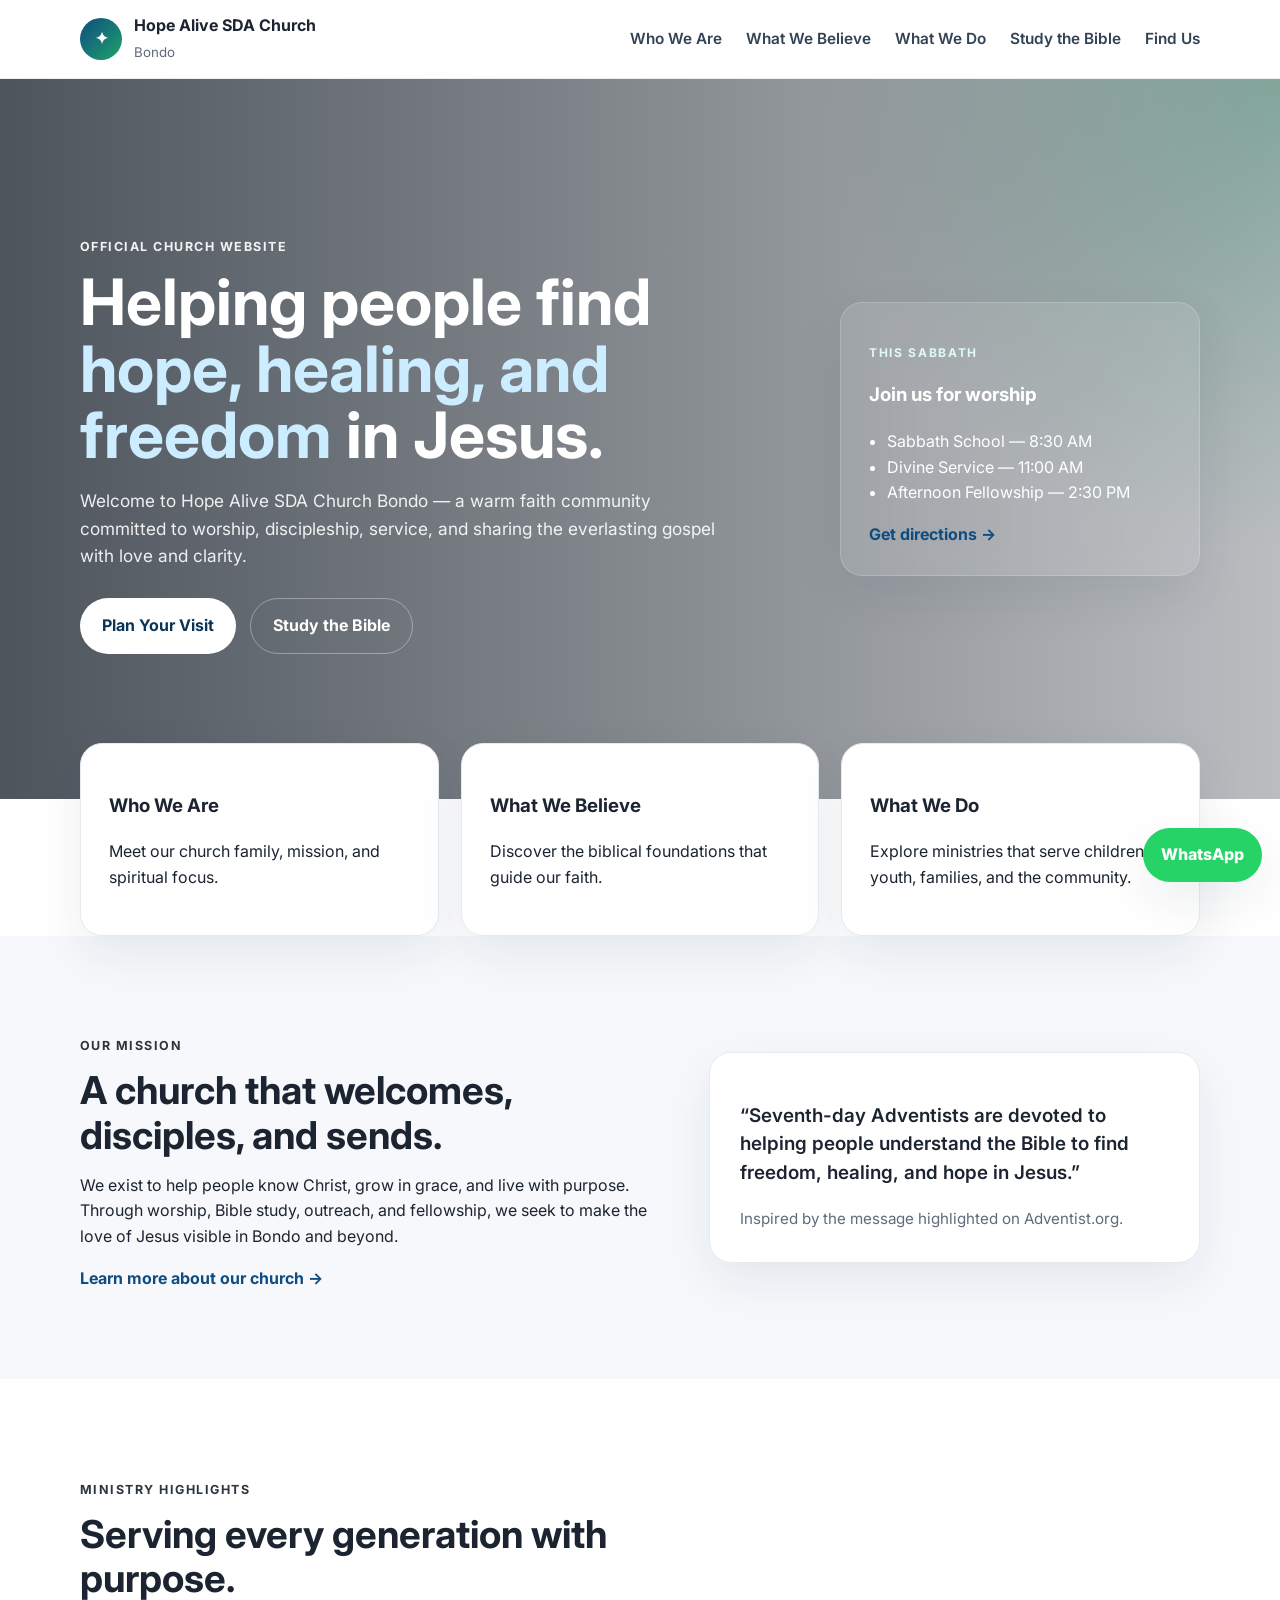
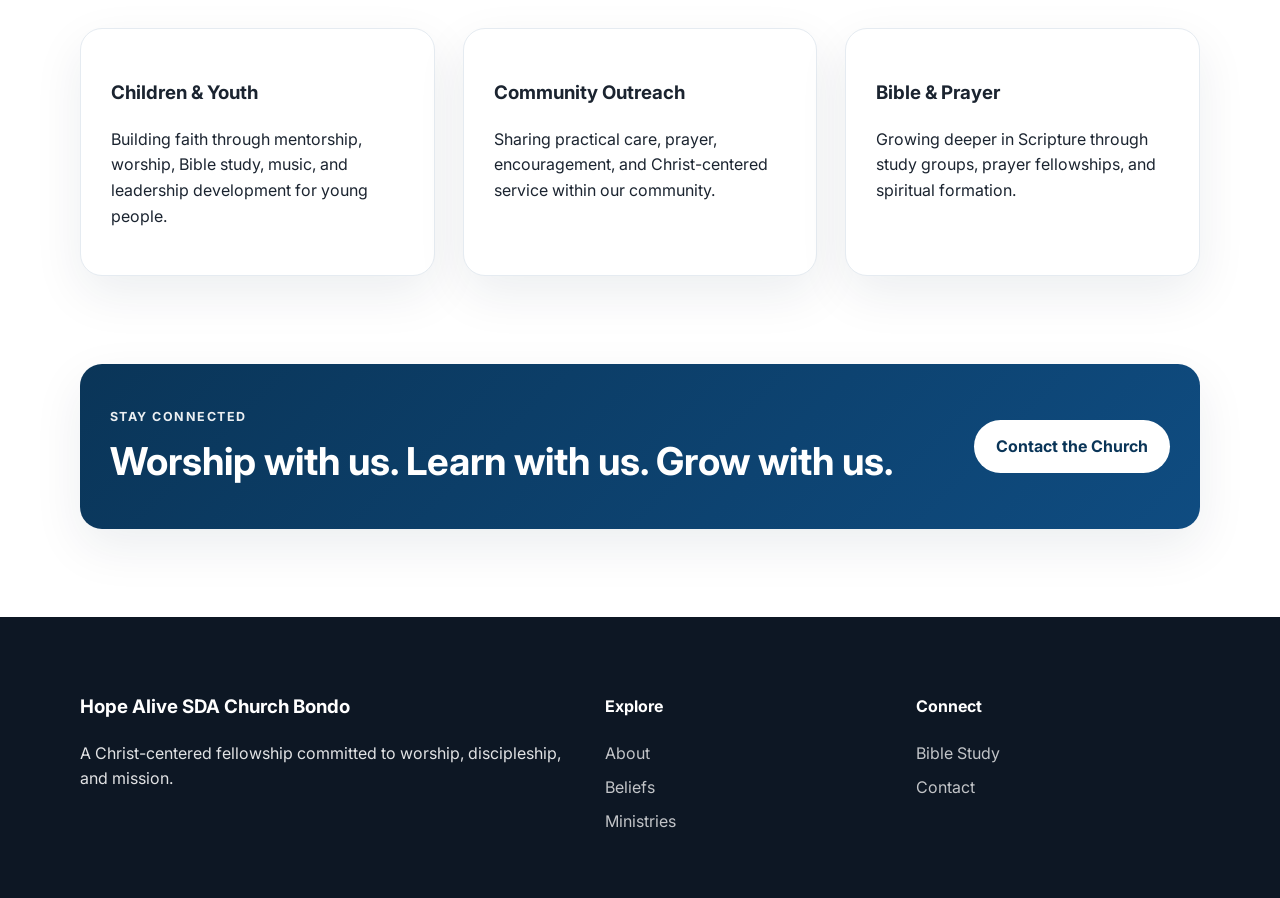
==== index.html @ 6b4771d4 "Add files via upload" ====
<!DOCTYPE html>
<html lang="en">
<head>
  <meta charset="UTF-8" />
  <meta name="viewport" content="width=device-width, initial-scale=1.0" />
  <title>Hope Alive SDA Church Bondo</title>
  <meta name="description" content="Hope Alive SDA Church Bondo - a Christ-centered church community for worship, service, Bible study, and hope." />
  <link rel="preconnect" href="https://fonts.googleapis.com">
  <link rel="preconnect" href="https://fonts.gstatic.com" crossorigin>
  <link href="https://fonts.googleapis.com/css2?family=Inter:wght@400;500;600;700;800&display=swap" rel="stylesheet">
  <link rel="stylesheet" href="assets/css/styles.css" />
</head>
<body>
  <header class="site-header">
    <div class="topbar container">
      <a class="brand" href="index.html">
        <span class="brand-mark">✦</span>
        <div>
          <strong>Hope Alive SDA Church</strong>
          <small>Bondo</small>
        </div>
      </a>
      <nav class="main-nav" id="mainNav">
        <a href="about.html">Who We Are</a>
        <a href="beliefs.html">What We Believe</a>
        <a href="ministries.html">What We Do</a>
        <a href="sermons.html">Study the Bible</a>
        <a href="contact.html">Find Us</a>
      </nav>
      <button class="menu-btn" id="menuBtn" aria-label="Open menu">☰</button>
    </div>
  </header>

  <section class="hero">
    <div class="hero-overlay"></div>
    <div class="container hero-grid">
      <div class="hero-copy reveal">
        <p class="eyebrow">Official church website</p>
        <h1>Helping people find <span>hope, healing, and freedom</span> in Jesus.</h1>
        <p class="hero-text">Welcome to Hope Alive SDA Church Bondo — a warm faith community committed to worship, discipleship, service, and sharing the everlasting gospel with love and clarity.</p>
        <div class="hero-actions">
          <a href="contact.html" class="btn btn-primary">Plan Your Visit</a>
          <a href="sermons.html" class="btn btn-secondary">Study the Bible</a>
        </div>
      </div>
      <div class="hero-card reveal delay-1">
        <div class="service-card">
          <p class="service-kicker">This Sabbath</p>
          <h3>Join us for worship</h3>
          <ul>
            <li>Sabbath School — 8:30 AM</li>
            <li>Divine Service — 11:00 AM</li>
            <li>Afternoon Fellowship — 2:30 PM</li>
          </ul>
          <a href="contact.html" class="text-link">Get directions →</a>
        </div>
      </div>
    </div>
  </section>

  <section class="quick-links container reveal">
    <a class="feature-box" href="about.html">
      <h3>Who We Are</h3>
      <p>Meet our church family, mission, and spiritual focus.</p>
    </a>
    <a class="feature-box" href="beliefs.html">
      <h3>What We Believe</h3>
      <p>Discover the biblical foundations that guide our faith.</p>
    </a>
    <a class="feature-box" href="ministries.html">
      <h3>What We Do</h3>
      <p>Explore ministries that serve children, youth, families, and the community.</p>
    </a>
  </section>

  <section class="section light-bg">
    <div class="container split-grid">
      <div class="reveal">
        <p class="eyebrow">Our mission</p>
        <h2>A church that welcomes, disciples, and sends.</h2>
        <p>We exist to help people know Christ, grow in grace, and live with purpose. Through worship, Bible study, outreach, and fellowship, we seek to make the love of Jesus visible in Bondo and beyond.</p>
        <a href="about.html" class="text-link">Learn more about our church →</a>
      </div>
      <div class="quote-card reveal delay-1">
        <p>“Seventh-day Adventists are devoted to helping people understand the Bible to find freedom, healing, and hope in Jesus.”</p>
        <span>Inspired by the message highlighted on Adventist.org.</span>
      </div>
    </div>
  </section>

  <section class="section">
    <div class="container">
      <div class="section-head reveal">
        <p class="eyebrow">Ministry highlights</p>
        <h2>Serving every generation with purpose.</h2>
      </div>
      <div class="card-grid three">
        <article class="info-card reveal">
          <h3>Children & Youth</h3>
          <p>Building faith through mentorship, worship, Bible study, music, and leadership development for young people.</p>
        </article>
        <article class="info-card reveal delay-1">
          <h3>Community Outreach</h3>
          <p>Sharing practical care, prayer, encouragement, and Christ-centered service within our community.</p>
        </article>
        <article class="info-card reveal delay-2">
          <h3>Bible & Prayer</h3>
          <p>Growing deeper in Scripture through study groups, prayer fellowships, and spiritual formation.</p>
        </article>
      </div>
    </div>
  </section>

  <section class="section banner-section">
    <div class="container banner reveal">
      <div>
        <p class="eyebrow">Stay connected</p>
        <h2>Worship with us. Learn with us. Grow with us.</h2>
      </div>
      <a href="contact.html" class="btn btn-primary">Contact the Church</a>
    </div>
  </section>

  <footer class="site-footer">
    <div class="container footer-grid">
      <div>
        <h3>Hope Alive SDA Church Bondo</h3>
        <p>A Christ-centered fellowship committed to worship, discipleship, and mission.</p>
      </div>
      <div>
        <h4>Explore</h4>
        <a href="about.html">About</a>
        <a href="beliefs.html">Beliefs</a>
        <a href="ministries.html">Ministries</a>
      </div>
      <div>
        <h4>Connect</h4>
        <a href="sermons.html">Bible Study</a>
        <a href="contact.html">Contact</a>
      </div>
    </div>
  </footer>

  <a class="whatsapp-float" href="https://wa.me/254700000000" target="_blank" rel="noopener">WhatsApp</a>
  <script src="assets/js/main.js"></script>
</body>
</html>
---- assets/css/styles.css ----
:root {
  --bg: #ffffff;
  --text: #1b2430;
  --muted: #5f6b7a;
  --line: #e5ebf1;
  --soft: #f6f8fb;
  --brand: #0f4c81;
  --brand-dark: #0a3558;
  --accent: #1fa36b;
  --shadow: 0 18px 50px rgba(17, 36, 59, 0.08);
  --radius: 22px;
}
* { box-sizing: border-box; }
html { scroll-behavior: smooth; }
body {
  margin: 0;
  font-family: 'Inter', sans-serif;
  color: var(--text);
  background: var(--bg);
  line-height: 1.6;
}
a { text-decoration: none; color: inherit; }
.container { width: min(1120px, calc(100% - 32px)); margin: 0 auto; }
.site-header {
  position: sticky; top: 0; z-index: 40;
  background: rgba(255,255,255,.92);
  backdrop-filter: blur(14px);
  border-bottom: 1px solid rgba(229,235,241,.8);
}
.topbar { display: flex; align-items: center; justify-content: space-between; min-height: 78px; gap: 24px; }
.brand { display: flex; align-items: center; gap: 12px; }
.brand strong { display: block; font-size: 1rem; }
.brand small { color: var(--muted); }
.brand-mark {
  width: 42px; height: 42px; border-radius: 50%;
  display: grid; place-items: center;
  background: linear-gradient(135deg, var(--brand), var(--accent));
  color: #fff; font-weight: 800;
}
.main-nav { display: flex; gap: 24px; align-items: center; }
.main-nav a { color: #324255; font-weight: 600; font-size: .96rem; }
.main-nav a.active, .main-nav a:hover { color: var(--brand); }
.menu-btn {
  display: none; border: 1px solid var(--line); background: #fff; border-radius: 12px;
  width: 46px; height: 46px; font-size: 1.1rem; cursor: pointer;
}
.hero {
  position: relative;
  min-height: 80vh;
  display: flex;
  align-items: center;
  background:
    linear-gradient(90deg, rgba(9,19,30,.72), rgba(9,19,30,.28)),
    radial-gradient(circle at top right, rgba(31,163,107,.35), transparent 32%),
    url('https://images.unsplash.com/photo-1519491050282-cf00c82424b4?auto=format&fit=crop&w=1600&q=80') center/cover;
  color: #fff;
}
.hero-grid, .split-grid, .footer-grid, .card-grid { display: grid; gap: 28px; }
.hero-grid { grid-template-columns: 1.35fr .8fr; align-items: center; padding: 90px 0; }
.eyebrow { text-transform: uppercase; letter-spacing: .12em; font-weight: 700; font-size: .78rem; opacity: .92; }
.hero h1, .page-hero h1 { font-size: clamp(2.4rem, 5vw, 4.5rem); line-height: 1.04; margin: 12px 0 18px; }
.hero h1 span { color: #ccecff; }
.hero-text { font-size: 1.08rem; max-width: 640px; color: rgba(255,255,255,.9); }
.hero-actions { display: flex; gap: 14px; flex-wrap: wrap; margin-top: 28px; }
.btn {
  display: inline-flex; align-items: center; justify-content: center;
  padding: 14px 22px; border-radius: 999px; font-weight: 700;
  transition: transform .25s ease, opacity .25s ease;
}
.btn:hover { transform: translateY(-2px); }
.btn-primary { background: #fff; color: var(--brand-dark); }
.btn-secondary { border: 1px solid rgba(255,255,255,.35); color: #fff; }
.hero-card { display: flex; justify-content: flex-end; }
.service-card, .info-card, .info-panel, .quote-card, .feature-box, .banner {
  border-radius: var(--radius);
  box-shadow: var(--shadow);
}
.service-card {
  background: rgba(255,255,255,.1);
  border: 1px solid rgba(255,255,255,.18);
  backdrop-filter: blur(14px);
  padding: 28px;
  width: min(100%, 360px);
}
.service-kicker { color: #dffaf0; text-transform: uppercase; letter-spacing: .14em; font-weight: 700; font-size: .75rem; }
.service-card ul { padding-left: 18px; }
.quick-links { margin-top: -56px; position: relative; z-index: 2; display: grid; grid-template-columns: repeat(3, 1fr); gap: 22px; }
.feature-box {
  background: #fff; padding: 28px; border: 1px solid var(--line);
  transition: transform .25s ease, box-shadow .25s ease;
}
.feature-box:hover, .info-card:hover { transform: translateY(-4px); }
.text-link { color: var(--brand); font-weight: 700; }
.section { padding: 88px 0; }
.light-bg { background: var(--soft); }
.section-head { max-width: 680px; margin-bottom: 28px; }
.section h2 { font-size: clamp(1.8rem, 3vw, 3rem); line-height: 1.15; margin: 10px 0 16px; }
.split-grid { grid-template-columns: 1.1fr .9fr; align-items: center; }
.quote-card, .info-panel, .info-card, .banner { background: #fff; padding: 30px; border: 1px solid var(--line); }
.quote-card p { font-size: 1.18rem; font-weight: 600; line-height: 1.5; }
.quote-card span { color: var(--muted); font-size: .95rem; }
.card-grid.two { grid-template-columns: repeat(2, 1fr); }
.card-grid.three { grid-template-columns: repeat(3, 1fr); }
.page-hero {
  background: linear-gradient(180deg, #eef4fa, #ffffff);
  border-bottom: 1px solid var(--line);
}
.small-hero { padding: 72px 0 56px; }
.banner-section { padding-top: 0; }
.banner {
  display: flex; align-items: center; justify-content: space-between; gap: 20px;
  background: linear-gradient(135deg, var(--brand-dark), var(--brand)); color: #fff; border: 0;
}
.site-footer { background: #0d1724; color: rgba(255,255,255,.88); padding: 56px 0; }
.footer-grid { grid-template-columns: 1.4fr .8fr .8fr; }
.site-footer h4, .site-footer h3 { color: #fff; }
.site-footer a { display: block; margin: 8px 0; color: rgba(255,255,255,.75); }
.whatsapp-float {
  position: fixed; right: 18px; bottom: 18px; z-index: 45;
  background: #25D366; color: #fff; font-weight: 800;
  padding: 14px 18px; border-radius: 999px; box-shadow: var(--shadow);
}
.reveal {
  opacity: 0; transform: translateY(24px); transition: opacity .7s ease, transform .7s ease;
}
.reveal.visible { opacity: 1; transform: translateY(0); }
.delay-1 { transition-delay: .12s; }
.delay-2 { transition-delay: .22s; }
@media (max-width: 900px) {
  .hero-grid, .split-grid, .footer-grid, .card-grid.two, .card-grid.three, .quick-links { grid-template-columns: 1fr; }
  .main-nav {
    position: absolute; top: 78px; left: 16px; right: 16px; display: none;
    flex-direction: column; background: #fff; padding: 18px; border-radius: 18px; border: 1px solid var(--line); box-shadow: var(--shadow);
  }
  .main-nav.show { display: flex; }
  .menu-btn { display: inline-grid; place-items: center; }
  .banner { align-items: flex-start; flex-direction: column; }
  .hero { min-height: auto; }
}
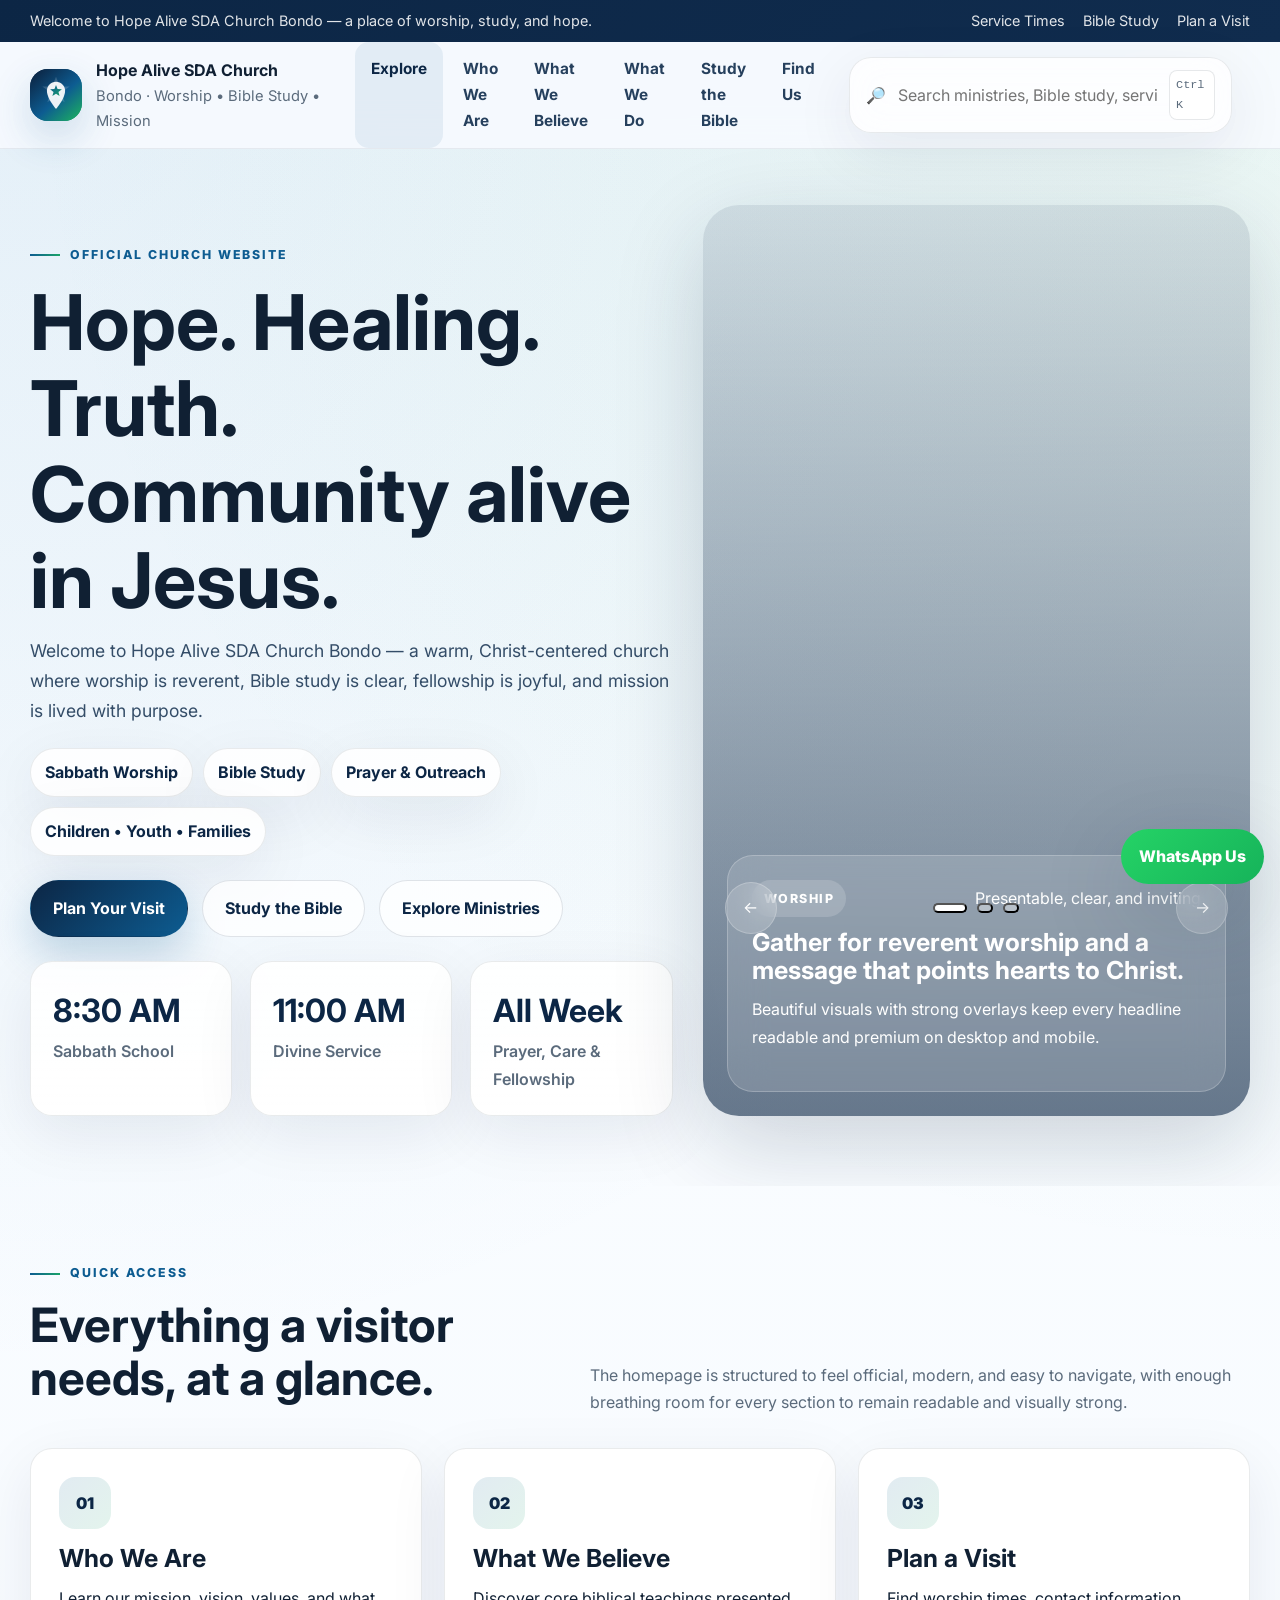
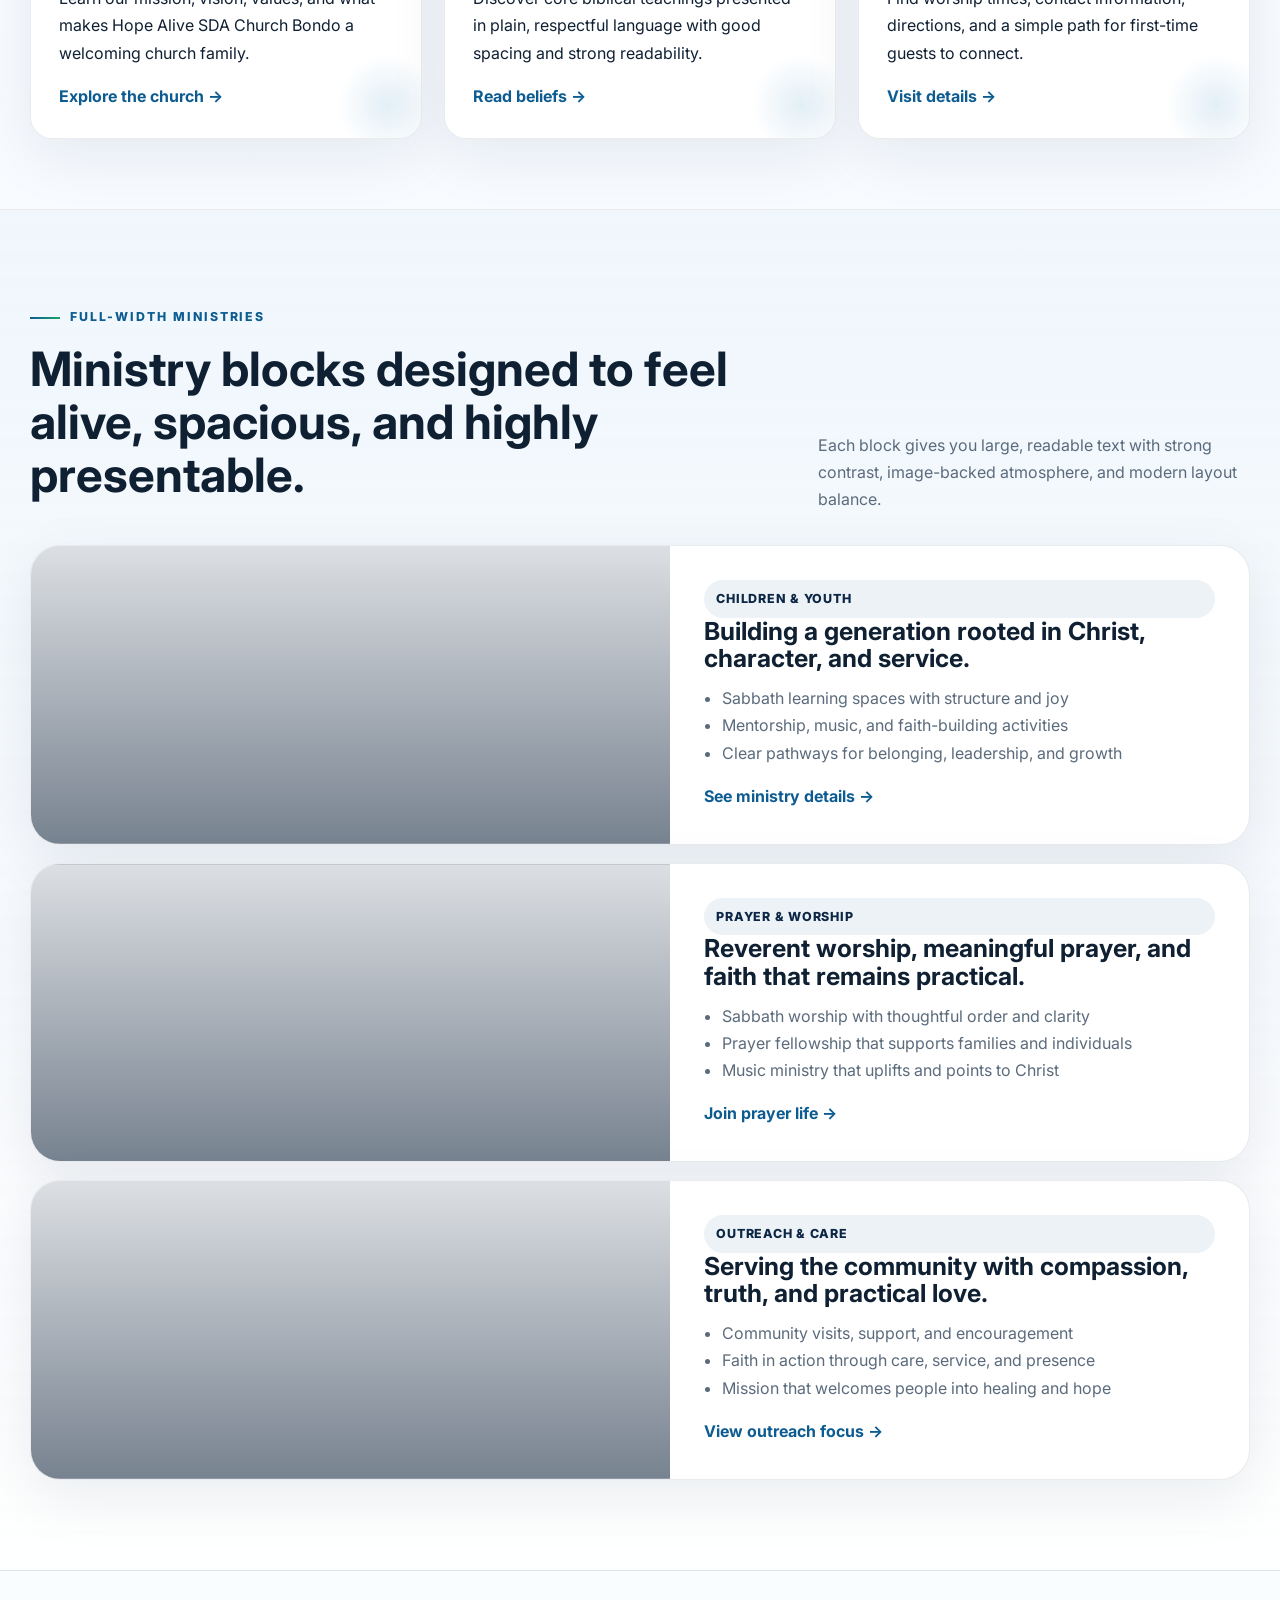
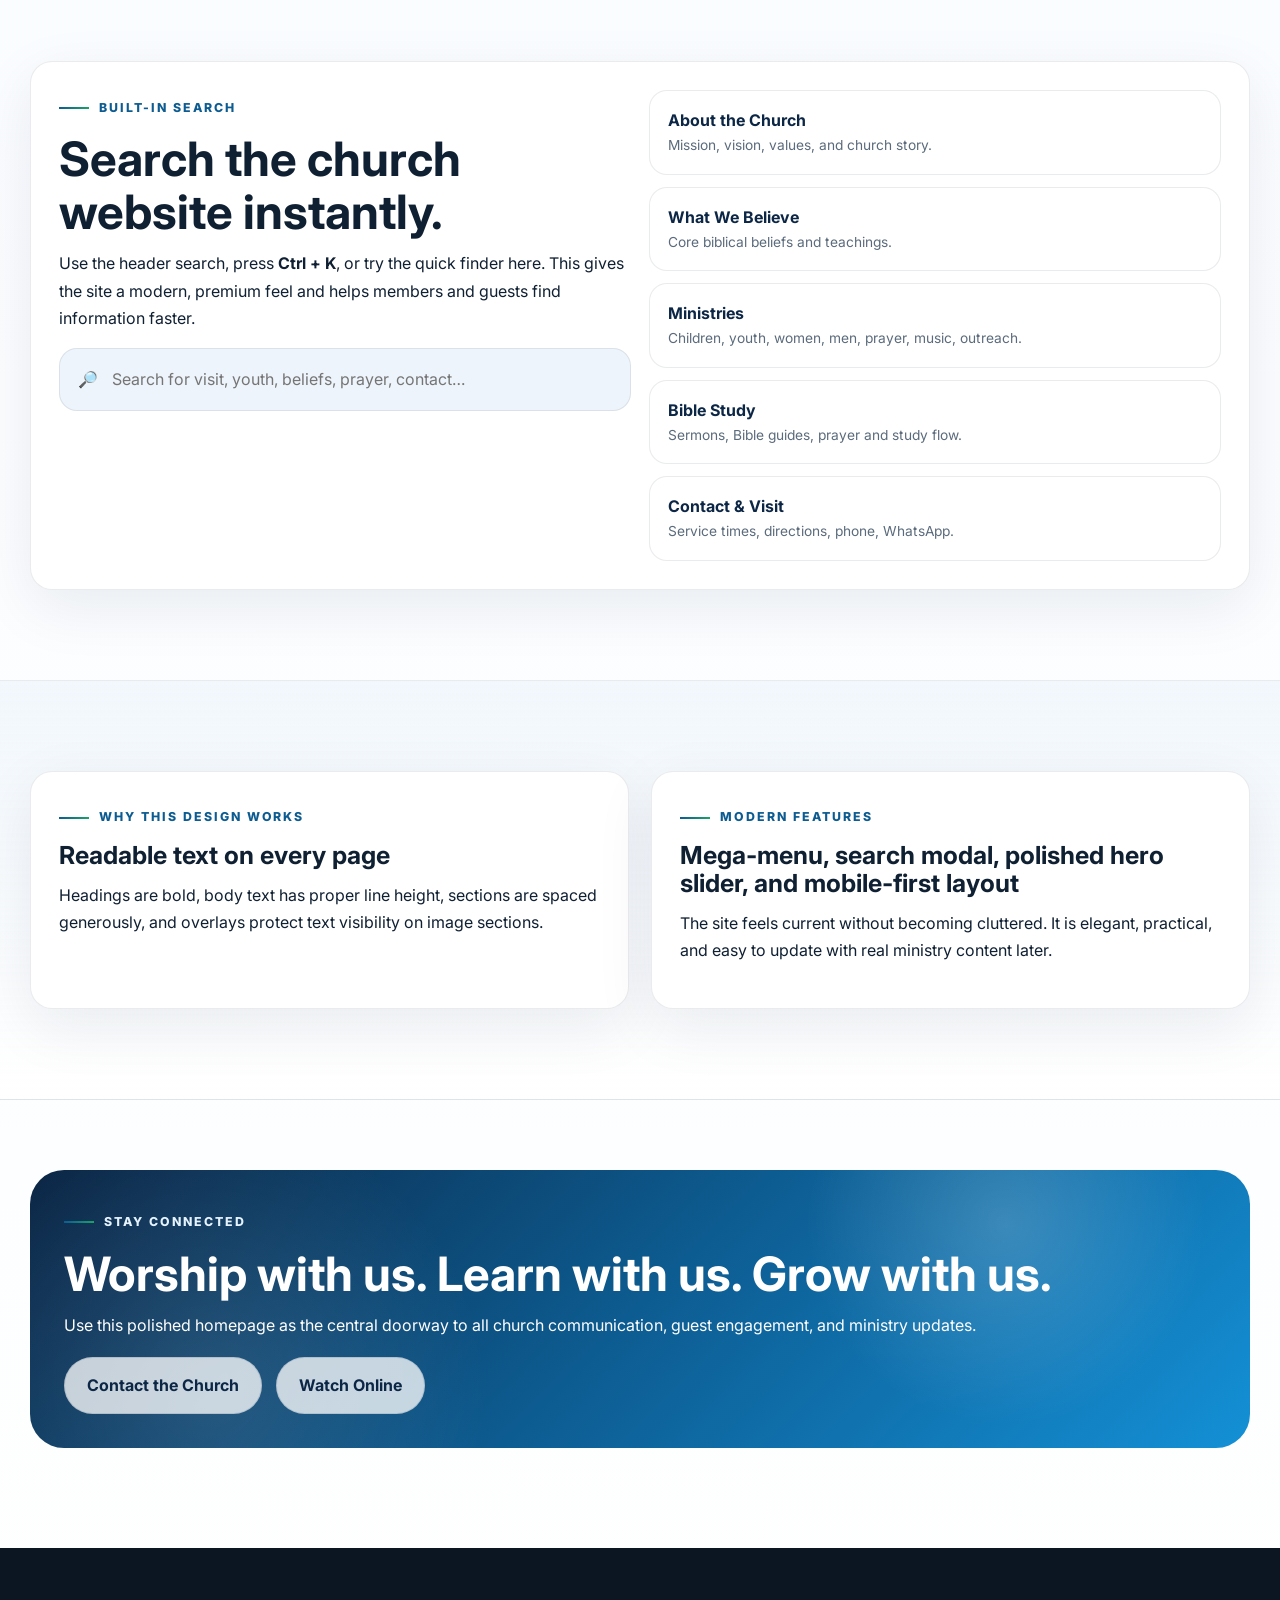
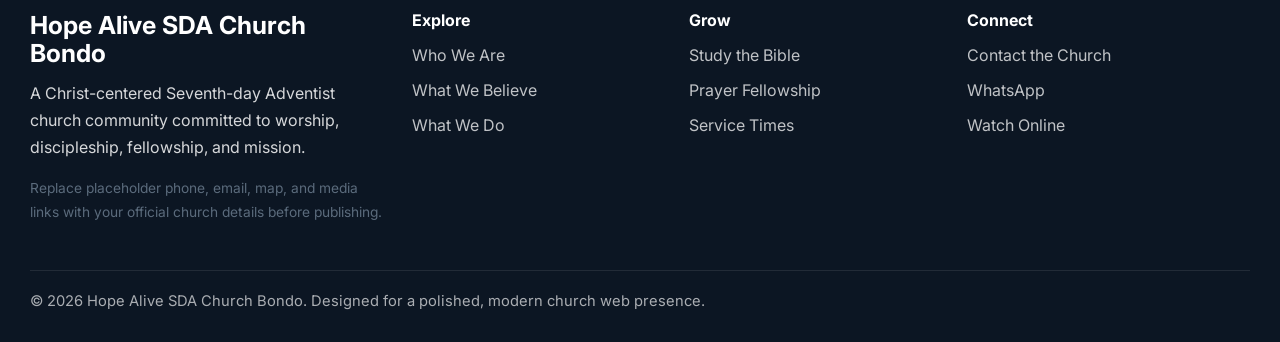
==== commit 027330a9: "Add files via upload" ====
--- a/index.html
+++ b/index.html
@@ -3,145 +3,354 @@
 <head>
   <meta charset="UTF-8" />
   <meta name="viewport" content="width=device-width, initial-scale=1.0" />
-  <title>Hope Alive SDA Church Bondo</title>
-  <meta name="description" content="Hope Alive SDA Church Bondo - a Christ-centered church community for worship, service, Bible study, and hope." />
+  <title>Hope Alive SDA Church Bondo | Home</title>
+  <meta name="description" content="Hope Alive SDA Church Bondo — a polished, modern church website for worship, Bible study, prayer, mission, and fellowship." />
   <link rel="preconnect" href="https://fonts.googleapis.com">
   <link rel="preconnect" href="https://fonts.gstatic.com" crossorigin>
-  <link href="https://fonts.googleapis.com/css2?family=Inter:wght@400;500;600;700;800&display=swap" rel="stylesheet">
+  <link href="https://fonts.googleapis.com/css2?family=Inter:wght@400;500;600;700;800;900&display=swap" rel="stylesheet">
   <link rel="stylesheet" href="assets/css/styles.css" />
 </head>
 <body>
-  <header class="site-header">
-    <div class="topbar container">
-      <a class="brand" href="index.html">
-        <span class="brand-mark">✦</span>
-        <div>
-          <strong>Hope Alive SDA Church</strong>
-          <small>Bondo</small>
-        </div>
-      </a>
-      <nav class="main-nav" id="mainNav">
-        <a href="about.html">Who We Are</a>
-        <a href="beliefs.html">What We Believe</a>
-        <a href="ministries.html">What We Do</a>
-        <a href="sermons.html">Study the Bible</a>
-        <a href="contact.html">Find Us</a>
-      </nav>
-      <button class="menu-btn" id="menuBtn" aria-label="Open menu">☰</button>
-    </div>
-  </header>
-
-  <section class="hero">
-    <div class="hero-overlay"></div>
+
+<a class="skip-link" href="#mainContent">Skip to content</a>
+<header class="site-header">
+  <div class="top-strip">
+    <div class="container">
+      <div>Welcome to Hope Alive SDA Church Bondo — a place of worship, study, and hope.</div>
+      <div class="top-strip-links">
+        <a href="contact.html#times">Service Times</a>
+        <a href="sermons.html">Bible Study</a>
+        <a href="contact.html#visit">Plan a Visit</a>
+      </div>
+    </div>
+  </div>
+  <div class="container nav-shell">
+    <a class="brand" href="index.html" aria-label="Hope Alive SDA Church Bondo home">
+      <img src="assets/img/logo-mark.svg" alt="Hope Alive SDA Church Bondo logo" class="brand-mark" />
+      <div class="brand-copy">
+        <strong>Hope Alive SDA Church</strong>
+        <span>Bondo · Worship • Bible Study • Mission</span>
+      </div>
+    </a>
+
+    <nav class="main-nav" aria-label="Primary navigation">
+      <div class="nav-item has-mega active">
+        <a href="index.html">Explore</a>
+        <div class="mega-menu glass">
+          <div class="mega-menu-inner">
+            <div class="mega-feature">
+              <p class="eyebrow" style="color:#dfefff;">Welcome</p>
+              <h3>Find your way around the church website.</h3>
+              <p>Quick access to worship, beliefs, ministries, Bible study, and your next visit.</p>
+              <div class="btn-row" style="margin-top:18px;">
+                <a class="btn btn-secondary" href="contact.html#visit">Plan a Visit</a>
+                <a class="btn btn-secondary" href="sermons.html">Start Studying</a>
+              </div>
+            </div>
+            <div class="mega-column">
+              <h4>Who We Are</h4>
+              <a class="mega-link" href="about.html"><strong>Church Story</strong><small>Mission, vision, values, and identity.</small></a>
+              <a class="mega-link" href="about.html#leadership"><strong>Leadership & Care</strong><small>How we support worship and discipleship.</small></a>
+              <a class="mega-link" href="contact.html#times"><strong>Service Times</strong><small>Sabbath worship and fellowship flow.</small></a>
+            </div>
+            <div class="mega-column">
+              <h4>Grow in Faith</h4>
+              <a class="mega-link" href="beliefs.html"><strong>Core Beliefs</strong><small>Biblical teachings that guide our faith.</small></a>
+              <a class="mega-link" href="sermons.html#study-guides"><strong>Study Guides</strong><small>Simple pathways to read and understand Scripture.</small></a>
+              <a class="mega-link" href="ministries.html#prayer"><strong>Prayer Life</strong><small>Prayer-centered church rhythms and fellowship.</small></a>
+            </div>
+            <div class="mega-column">
+              <h4>Serve & Connect</h4>
+              <a class="mega-link" href="ministries.html"><strong>Ministries</strong><small>Children, youth, families, music, and outreach.</small></a>
+              <a class="mega-link" href="ministries.html#outreach"><strong>Community Mission</strong><small>Practical service with spiritual impact.</small></a>
+              <a class="mega-link" href="contact.html"><strong>Contact Us</strong><small>Phone, WhatsApp, email, and location details.</small></a>
+            </div>
+          </div>
+        </div>
+      </div>
+      <a class="nav-item " href="about.html">Who We Are</a>
+      <a class="nav-item " href="beliefs.html">What We Believe</a>
+      <a class="nav-item " href="ministries.html">What We Do</a>
+      <a class="nav-item " href="sermons.html">Study the Bible</a>
+      <a class="nav-item " href="contact.html">Find Us</a>
+    </nav>
+
+    <label class="search-inline glass" aria-label="Search site">
+      <span>🔎</span>
+      <input id="desktopSearchInput" type="text" placeholder="Search ministries, Bible study, service times…" />
+      <kbd>Ctrl K</kbd>
+    </label>
+
+    <button class="search-toggle" id="searchToggle" aria-label="Open search">🔎</button>
+    <button class="menu-toggle" id="menuToggle" aria-label="Open menu">☰</button>
+  </div>
+</header>
+<div class="mobile-drawer" id="mobileDrawer" aria-hidden="true">
+  <div class="mobile-panel">
+    <div style="display:flex;align-items:center;justify-content:space-between;gap:12px;">
+      <div>
+        <strong>Menu</strong>
+        <div class="badge-note">Hope Alive SDA Church Bondo</div>
+      </div>
+      <button class="menu-toggle" id="closeDrawer" style="display:grid;">✕</button>
+    </div>
+    <div class="mobile-links">
+      <a href="index.html">Home</a>
+      <a href="about.html">Who We Are</a>
+      <a href="beliefs.html">What We Believe</a>
+      <a href="ministries.html">What We Do</a>
+      <a href="sermons.html">Study the Bible</a>
+      <a href="contact.html">Find Us</a>
+    </div>
+  </div>
+</div>
+<div class="search-modal" id="searchModal" aria-hidden="true">
+  <div class="search-modal-card">
+    <div style="display:flex;align-items:center;justify-content:space-between;gap:12px;margin-bottom:12px;">
+      <div>
+        <strong>Search the website</strong>
+        <div class="badge-note">Find pages, ministries, visit information, and study resources.</div>
+      </div>
+      <button class="menu-toggle" id="closeSearch" style="display:grid;">✕</button>
+    </div>
+    <label class="command-bar">
+      <span>🔎</span>
+      <input id="commandInput" type="text" placeholder="Type a keyword like beliefs, prayer, visit, youth, contact…" />
+    </label>
+    <div class="command-results" id="commandResults"></div>
+  </div>
+</div>
+
+<main id="mainContent">
+  <section class="hero-home">
     <div class="container hero-grid">
       <div class="hero-copy reveal">
-        <p class="eyebrow">Official church website</p>
-        <h1>Helping people find <span>hope, healing, and freedom</span> in Jesus.</h1>
-        <p class="hero-text">Welcome to Hope Alive SDA Church Bondo — a warm faith community committed to worship, discipleship, service, and sharing the everlasting gospel with love and clarity.</p>
-        <div class="hero-actions">
-          <a href="contact.html" class="btn btn-primary">Plan Your Visit</a>
+        <p class="eyebrow">Official Church Website</p>
+        <h1>Hope. Healing. Truth. <br>Community alive in Jesus.</h1>
+        <p class="lead">Welcome to Hope Alive SDA Church Bondo — a warm, Christ-centered church where worship is reverent, Bible study is clear, fellowship is joyful, and mission is lived with purpose.</p>
+        <div class="hero-badges">
+          <span>Sabbath Worship</span>
+          <span>Bible Study</span>
+          <span>Prayer & Outreach</span>
+          <span>Children • Youth • Families</span>
+        </div>
+        <div class="btn-row">
+          <a href="contact.html#visit" class="btn btn-primary">Plan Your Visit</a>
           <a href="sermons.html" class="btn btn-secondary">Study the Bible</a>
-        </div>
-      </div>
-      <div class="hero-card reveal delay-1">
-        <div class="service-card">
-          <p class="service-kicker">This Sabbath</p>
-          <h3>Join us for worship</h3>
-          <ul>
-            <li>Sabbath School — 8:30 AM</li>
-            <li>Divine Service — 11:00 AM</li>
-            <li>Afternoon Fellowship — 2:30 PM</li>
-          </ul>
-          <a href="contact.html" class="text-link">Get directions →</a>
-        </div>
-      </div>
-    </div>
-  </section>
-
-  <section class="quick-links container reveal">
-    <a class="feature-box" href="about.html">
-      <h3>Who We Are</h3>
-      <p>Meet our church family, mission, and spiritual focus.</p>
-    </a>
-    <a class="feature-box" href="beliefs.html">
-      <h3>What We Believe</h3>
-      <p>Discover the biblical foundations that guide our faith.</p>
-    </a>
-    <a class="feature-box" href="ministries.html">
-      <h3>What We Do</h3>
-      <p>Explore ministries that serve children, youth, families, and the community.</p>
-    </a>
-  </section>
-
-  <section class="section light-bg">
-    <div class="container split-grid">
-      <div class="reveal">
-        <p class="eyebrow">Our mission</p>
-        <h2>A church that welcomes, disciples, and sends.</h2>
-        <p>We exist to help people know Christ, grow in grace, and live with purpose. Through worship, Bible study, outreach, and fellowship, we seek to make the love of Jesus visible in Bondo and beyond.</p>
-        <a href="about.html" class="text-link">Learn more about our church →</a>
-      </div>
-      <div class="quote-card reveal delay-1">
-        <p>“Seventh-day Adventists are devoted to helping people understand the Bible to find freedom, healing, and hope in Jesus.”</p>
-        <span>Inspired by the message highlighted on Adventist.org.</span>
-      </div>
-    </div>
-  </section>
-
-  <section class="section">
+          <a href="ministries.html" class="btn btn-secondary">Explore Ministries</a>
+        </div>
+        <div class="hero-panel-row reveal delay-1">
+          <div class="stat-card">
+            <strong>8:30 AM</strong>
+            <span>Sabbath School</span>
+          </div>
+          <div class="stat-card">
+            <strong>11:00 AM</strong>
+            <span>Divine Service</span>
+          </div>
+          <div class="stat-card">
+            <strong>All Week</strong>
+            <span>Prayer, Care & Fellowship</span>
+          </div>
+        </div>
+      </div>
+      <div class="hero-side reveal delay-1" aria-label="Featured image system">
+        <div class="image-system">
+          <article class="hero-slide slide-1 active">
+            <div class="slide-controls">
+              <button class="slide-btn" id="prevSlide" aria-label="Previous slide">←</button>
+              <div class="slide-dots">
+                <button class="slide-dot active" aria-label="Slide 1"></button>
+                <button class="slide-dot" aria-label="Slide 2"></button>
+                <button class="slide-dot" aria-label="Slide 3"></button>
+              </div>
+              <button class="slide-btn" id="nextSlide" aria-label="Next slide">→</button>
+            </div>
+            <div class="slide-content">
+              <div class="slide-top"><span class="slide-tag">Worship</span><span>Presentable, clear, and inviting</span></div>
+              <h3>Gather for reverent worship and a message that points hearts to Christ.</h3>
+              <p>Beautiful visuals with strong overlays keep every headline readable and premium on desktop and mobile.</p>
+            </div>
+          </article>
+          <article class="hero-slide slide-2">
+            <div class="slide-content">
+              <div class="slide-top"><span class="slide-tag">Community</span><span>Church family together</span></div>
+              <h3>Grow through fellowship, care, service, and intentional discipleship.</h3>
+              <p>Use this space later for real Hope Alive church photos for an even stronger identity.</p>
+            </div>
+          </article>
+          <article class="hero-slide slide-3">
+            <div class="slide-content">
+              <div class="slide-top"><span class="slide-tag">Bible Study</span><span>Truth with clarity</span></div>
+              <h3>Study the Bible in a simple, welcoming way for members, guests, and seekers.</h3>
+              <p>The homepage image system rotates beautifully and keeps content legible with polished caption panels.</p>
+            </div>
+          </article>
+        </div>
+      </div>
+    </div>
+  </section>
+
+  <section class="section tight">
     <div class="container">
       <div class="section-head reveal">
-        <p class="eyebrow">Ministry highlights</p>
-        <h2>Serving every generation with purpose.</h2>
-      </div>
-      <div class="card-grid three">
-        <article class="info-card reveal">
-          <h3>Children & Youth</h3>
-          <p>Building faith through mentorship, worship, Bible study, music, and leadership development for young people.</p>
-        </article>
-        <article class="info-card reveal delay-1">
-          <h3>Community Outreach</h3>
-          <p>Sharing practical care, prayer, encouragement, and Christ-centered service within our community.</p>
-        </article>
-        <article class="info-card reveal delay-2">
-          <h3>Bible & Prayer</h3>
-          <p>Growing deeper in Scripture through study groups, prayer fellowships, and spiritual formation.</p>
-        </article>
-      </div>
-    </div>
-  </section>
-
-  <section class="section banner-section">
-    <div class="container banner reveal">
+        <div>
+          <p class="eyebrow">Quick Access</p>
+          <h2>Everything a visitor needs, at a glance.</h2>
+        </div>
+        <p class="muted">The homepage is structured to feel official, modern, and easy to navigate, with enough breathing room for every section to remain readable and visually strong.</p>
+      </div>
+      <div class="feature-grid">
+        <article class="feature-card reveal">
+          <div class="icon">01</div>
+          <h3>Who We Are</h3>
+          <p>Learn our mission, vision, values, and what makes Hope Alive SDA Church Bondo a welcoming church family.</p>
+          <a class="text-link" href="about.html">Explore the church →</a>
+        </article>
+        <article class="feature-card reveal delay-1">
+          <div class="icon">02</div>
+          <h3>What We Believe</h3>
+          <p>Discover core biblical teachings presented in plain, respectful language with good spacing and strong readability.</p>
+          <a class="text-link" href="beliefs.html">Read beliefs →</a>
+        </article>
+        <article class="feature-card reveal delay-2">
+          <div class="icon">03</div>
+          <h3>Plan a Visit</h3>
+          <p>Find worship times, contact information, directions, and a simple path for first-time guests to connect.</p>
+          <a class="text-link" href="contact.html#visit">Visit details →</a>
+        </article>
+      </div>
+    </div>
+  </section>
+
+  <section class="section light-section">
+    <div class="container">
+      <div class="section-head reveal">
+        <div>
+          <p class="eyebrow">Full-Width Ministries</p>
+          <h2>Ministry blocks designed to feel alive, spacious, and highly presentable.</h2>
+        </div>
+        <p class="muted">Each block gives you large, readable text with strong contrast, image-backed atmosphere, and modern layout balance.</p>
+      </div>
+      <div class="ministry-band">
+        <article class="ministry-row reveal">
+          <div class="ministry-media" role="img" aria-label="Children and youth ministry visual"></div>
+          <div class="ministry-copy">
+            <span class="pill">Children & Youth</span>
+            <h3>Building a generation rooted in Christ, character, and service.</h3>
+            <ul>
+              <li>Sabbath learning spaces with structure and joy</li>
+              <li>Mentorship, music, and faith-building activities</li>
+              <li>Clear pathways for belonging, leadership, and growth</li>
+            </ul>
+            <a class="text-link" href="ministries.html">See ministry details →</a>
+          </div>
+        </article>
+        <article class="ministry-row reveal delay-1">
+          <div class="ministry-media" role="img" aria-label="Prayer and worship visual"></div>
+          <div class="ministry-copy">
+            <span class="pill">Prayer & Worship</span>
+            <h3>Reverent worship, meaningful prayer, and faith that remains practical.</h3>
+            <ul>
+              <li>Sabbath worship with thoughtful order and clarity</li>
+              <li>Prayer fellowship that supports families and individuals</li>
+              <li>Music ministry that uplifts and points to Christ</li>
+            </ul>
+            <a class="text-link" href="ministries.html#prayer">Join prayer life →</a>
+          </div>
+        </article>
+        <article class="ministry-row reveal delay-2">
+          <div class="ministry-media" role="img" aria-label="Outreach ministry visual"></div>
+          <div class="ministry-copy">
+            <span class="pill">Outreach & Care</span>
+            <h3>Serving the community with compassion, truth, and practical love.</h3>
+            <ul>
+              <li>Community visits, support, and encouragement</li>
+              <li>Faith in action through care, service, and presence</li>
+              <li>Mission that welcomes people into healing and hope</li>
+            </ul>
+            <a class="text-link" href="ministries.html#outreach">View outreach focus →</a>
+          </div>
+        </article>
+      </div>
+    </div>
+  </section>
+
+  <section class="section">
+    <div class="container search-panel reveal">
       <div>
-        <p class="eyebrow">Stay connected</p>
-        <h2>Worship with us. Learn with us. Grow with us.</h2>
-      </div>
-      <a href="contact.html" class="btn btn-primary">Contact the Church</a>
-    </div>
-  </section>
-
-  <footer class="site-footer">
-    <div class="container footer-grid">
+        <p class="eyebrow">Built-In Search</p>
+        <h2>Search the church website instantly.</h2>
+        <p>Use the header search, press <strong>Ctrl + K</strong>, or try the quick finder here. This gives the site a modern, premium feel and helps members and guests find information faster.</p>
+        <label class="search-box" aria-label="Quick search">
+          <span>🔎</span>
+          <input id="quickSearchInput" type="text" placeholder="Search for visit, youth, beliefs, prayer, contact…">
+        </label>
+      </div>
       <div>
-        <h3>Hope Alive SDA Church Bondo</h3>
-        <p>A Christ-centered fellowship committed to worship, discipleship, and mission.</p>
-      </div>
-      <div>
-        <h4>Explore</h4>
-        <a href="about.html">About</a>
-        <a href="beliefs.html">Beliefs</a>
-        <a href="ministries.html">Ministries</a>
-      </div>
-      <div>
-        <h4>Connect</h4>
-        <a href="sermons.html">Bible Study</a>
-        <a href="contact.html">Contact</a>
-      </div>
-    </div>
-  </footer>
-
-  <a class="whatsapp-float" href="https://wa.me/254700000000" target="_blank" rel="noopener">WhatsApp</a>
-  <script src="assets/js/main.js"></script>
+        <div class="search-results" id="quickResults"></div>
+      </div>
+    </div>
+  </section>
+
+  <section class="section light-section">
+    <div class="container story-grid">
+      <article class="story-card reveal">
+        <p class="eyebrow">Why This Design Works</p>
+        <h3>Readable text on every page</h3>
+        <p>Headings are bold, body text has proper line height, sections are spaced generously, and overlays protect text visibility on image sections.</p>
+      </article>
+      <article class="story-card reveal delay-1">
+        <p class="eyebrow">Modern Features</p>
+        <h3>Mega-menu, search modal, polished hero slider, and mobile-first layout</h3>
+        <p>The site feels current without becoming cluttered. It is elegant, practical, and easy to update with real ministry content later.</p>
+      </article>
+    </div>
+  </section>
+
+  <section class="section tight">
+    <div class="container cta-banner reveal">
+      <p class="eyebrow" style="color:#e4f3ff;">Stay Connected</p>
+      <h2>Worship with us. Learn with us. Grow with us.</h2>
+      <p>Use this polished homepage as the central doorway to all church communication, guest engagement, and ministry updates.</p>
+      <div class="btn-row" style="margin-top:18px;">
+        <a class="btn btn-secondary" href="contact.html">Contact the Church</a>
+        <a class="btn btn-secondary" href="https://www.youtube.com/" target="_blank" rel="noopener">Watch Online</a>
+      </div>
+    </div>
+  </section>
+</main>
+
+<footer class="footer">
+  <div class="container footer-grid">
+    <div>
+      <h3>Hope Alive SDA Church Bondo</h3>
+      <p>A Christ-centered Seventh-day Adventist church community committed to worship, discipleship, fellowship, and mission.</p>
+      <p class="badge-note">Replace placeholder phone, email, map, and media links with your official church details before publishing.</p>
+    </div>
+    <div>
+      <h4>Explore</h4>
+      <a href="about.html">Who We Are</a>
+      <a href="beliefs.html">What We Believe</a>
+      <a href="ministries.html">What We Do</a>
+    </div>
+    <div>
+      <h4>Grow</h4>
+      <a href="sermons.html">Study the Bible</a>
+      <a href="ministries.html#prayer">Prayer Fellowship</a>
+      <a href="contact.html#times">Service Times</a>
+    </div>
+    <div>
+      <h4>Connect</h4>
+      <a href="contact.html">Contact the Church</a>
+      <a href="https://wa.me/254700000000" target="_blank" rel="noopener">WhatsApp</a>
+      <a href="https://www.youtube.com/" target="_blank" rel="noopener">Watch Online</a>
+    </div>
+  </div>
+  <div class="container footer-bottom">© 2026 Hope Alive SDA Church Bondo. Designed for a polished, modern church web presence.</div>
+</footer>
+<a class="whatsapp-float" href="https://wa.me/254700000000" target="_blank" rel="noopener">WhatsApp Us</a>
+<script src="assets/js/main.js"></script>
+
 </body>
-</html>
+</html>
--- a/assets/css/styles.css
+++ b/assets/css/styles.css
@@ -1,139 +1,419 @@
+
 :root {
-  --bg: #ffffff;
-  --text: #1b2430;
-  --muted: #5f6b7a;
-  --line: #e5ebf1;
-  --soft: #f6f8fb;
-  --brand: #0f4c81;
-  --brand-dark: #0a3558;
-  --accent: #1fa36b;
-  --shadow: 0 18px 50px rgba(17, 36, 59, 0.08);
-  --radius: 22px;
+  --bg: #f8fbff;
+  --surface: rgba(255,255,255,0.82);
+  --surface-solid: #ffffff;
+  --surface-2: #eef4fb;
+  --text: #102033;
+  --muted: #5b6b7c;
+  --line: rgba(16, 32, 51, 0.09);
+  --brand: #0d5c91;
+  --brand-2: #1276b7;
+  --brand-dark: #0c2645;
+  --accent: #1aa368;
+  --gold: #e7b84c;
+  --danger: #ff6b6b;
+  --radius-xl: 30px;
+  --radius-lg: 22px;
+  --radius-md: 16px;
+  --shadow-soft: 0 18px 60px rgba(10, 31, 62, 0.08);
+  --shadow-strong: 0 30px 90px rgba(10, 31, 62, 0.18);
+  --max: 1220px;
 }
 * { box-sizing: border-box; }
 html { scroll-behavior: smooth; }
 body {
   margin: 0;
-  font-family: 'Inter', sans-serif;
+  font-family: 'Inter', system-ui, sans-serif;
   color: var(--text);
-  background: var(--bg);
-  line-height: 1.6;
-}
-a { text-decoration: none; color: inherit; }
-.container { width: min(1120px, calc(100% - 32px)); margin: 0 auto; }
+  background:
+    radial-gradient(circle at top left, rgba(18,118,183,.10), transparent 26%),
+    radial-gradient(circle at top right, rgba(26,163,104,.08), transparent 24%),
+    linear-gradient(180deg, #fbfdff, #f7fbff 40%, #ffffff);
+  line-height: 1.7;
+}
+a { color: inherit; text-decoration: none; }
+img { max-width: 100%; display: block; }
+button, input { font: inherit; }
+.container { width: min(var(--max), calc(100% - 32px)); margin: 0 auto; }
+.muted { color: var(--muted); }
+.eyebrow {
+  display: inline-flex; align-items: center; gap: 10px;
+  text-transform: uppercase; letter-spacing: .16em; font-size: .77rem; font-weight: 800;
+  color: var(--brand); margin: 0 0 14px;
+}
+.eyebrow::before {
+  content: ''; width: 30px; height: 2px; background: linear-gradient(90deg, var(--brand), var(--accent));
+}
+h1, h2, h3, h4 { line-height: 1.12; margin: 0 0 12px; }
+h1 { font-size: clamp(2.9rem, 6vw, 5.4rem); }
+h2 { font-size: clamp(2rem, 3.7vw, 3.3rem); }
+h3 { font-size: clamp(1.2rem, 2vw, 1.55rem); }
+p { margin: 0 0 16px; }
+ul { margin: 0; padding-left: 18px; }
+.section { padding: 90px 0; }
+.section.tight { padding: 70px 0; }
+.light-section { background: linear-gradient(180deg, rgba(236,244,251,.65), rgba(255,255,255,.85)); border-block: 1px solid var(--line); }
+.card, .glass, .stat-card, .feature-card, .info-card, .search-panel, .timeline-card, .story-card {
+  border: 1px solid var(--line);
+  border-radius: var(--radius-lg);
+  background: var(--surface-solid);
+  box-shadow: var(--shadow-soft);
+}
+.glass {
+  background: rgba(255,255,255,0.70);
+  backdrop-filter: blur(18px);
+}
+.btn-row { display: flex; flex-wrap: wrap; gap: 14px; }
+.btn {
+  display: inline-flex; align-items: center; justify-content: center; gap: 10px;
+  border-radius: 999px; padding: 14px 22px; font-weight: 700;
+  transition: transform .22s ease, box-shadow .22s ease, border-color .22s ease, background .22s ease;
+  border: 1px solid transparent;
+}
+.btn:hover { transform: translateY(-2px); }
+.btn-primary {
+  background: linear-gradient(135deg, var(--brand-dark), var(--brand)); color: #fff; box-shadow: 0 16px 40px rgba(13,92,145,.24);
+}
+.btn-primary:hover { box-shadow: 0 20px 50px rgba(13,92,145,.30); }
+.btn-secondary {
+  background: rgba(255,255,255,.76); color: var(--brand-dark); border-color: rgba(12,38,69,.12);
+}
+.btn-ghost {
+  background: rgba(255,255,255,.1); color: #fff; border-color: rgba(255,255,255,.28);
+}
+.text-link { color: var(--brand); font-weight: 700; }
+.skip-link {
+  position: absolute; left: -999px; top: 10px;
+}
+.skip-link:focus {
+  left: 10px; z-index: 500; background: #fff; border-radius: 999px; padding: 10px 14px; box-shadow: var(--shadow-soft);
+}
 .site-header {
-  position: sticky; top: 0; z-index: 40;
-  background: rgba(255,255,255,.92);
-  backdrop-filter: blur(14px);
-  border-bottom: 1px solid rgba(229,235,241,.8);
-}
-.topbar { display: flex; align-items: center; justify-content: space-between; min-height: 78px; gap: 24px; }
-.brand { display: flex; align-items: center; gap: 12px; }
-.brand strong { display: block; font-size: 1rem; }
-.brand small { color: var(--muted); }
+  position: sticky; top: 0; z-index: 100;
+  backdrop-filter: blur(20px);
+  background: rgba(248,251,255,.84);
+  border-bottom: 1px solid rgba(16,32,51,.07);
+}
+.top-strip {
+  background: linear-gradient(135deg, var(--brand-dark), #102c4e);
+  color: rgba(255,255,255,.88); font-size: .9rem;
+}
+.top-strip .container {
+  min-height: 42px; display: flex; align-items: center; justify-content: space-between; gap: 20px;
+}
+.top-strip-links { display: flex; gap: 18px; flex-wrap: wrap; }
+.nav-shell {
+  display: grid; grid-template-columns: auto 1fr auto auto; gap: 18px; align-items: center; min-height: 84px;
+}
+.brand {
+  display: flex; align-items: center; gap: 14px;
+}
 .brand-mark {
-  width: 42px; height: 42px; border-radius: 50%;
-  display: grid; place-items: center;
-  background: linear-gradient(135deg, var(--brand), var(--accent));
-  color: #fff; font-weight: 800;
-}
-.main-nav { display: flex; gap: 24px; align-items: center; }
-.main-nav a { color: #324255; font-weight: 600; font-size: .96rem; }
-.main-nav a.active, .main-nav a:hover { color: var(--brand); }
-.menu-btn {
-  display: none; border: 1px solid var(--line); background: #fff; border-radius: 12px;
-  width: 46px; height: 46px; font-size: 1.1rem; cursor: pointer;
-}
-.hero {
+  width: 52px; height: 52px; border-radius: 18px;
+  background: linear-gradient(135deg, var(--brand-dark), var(--brand), var(--accent));
+  color: #fff; display: grid; place-items: center; font-weight: 900; box-shadow: 0 16px 40px rgba(13,92,145,.20);
+}
+.brand-copy strong { display: block; font-size: 1rem; }
+.brand-copy span { display: block; color: var(--muted); font-size: .92rem; }
+.main-nav { display: flex; justify-content: center; gap: 4px; }
+.nav-item {
+  position: relative; padding: 14px 16px; border-radius: 14px; color: #26405d; font-weight: 700; font-size: .96rem;
+}
+.nav-item:hover, .nav-item.active { background: rgba(13,92,145,.08); color: var(--brand-dark); }
+.has-mega .mega-menu {
+  position: absolute; top: calc(100% + 14px); left: 50%; transform: translateX(-50%) translateY(14px);
+  width: min(1060px, calc(100vw - 32px)); padding: 22px; opacity: 0; visibility: hidden; pointer-events: none;
+  transition: opacity .24s ease, transform .24s ease, visibility .24s ease;
+}
+.has-mega:hover .mega-menu,
+.has-mega:focus-within .mega-menu,
+.has-mega.open .mega-menu {
+  opacity: 1; visibility: visible; pointer-events: auto; transform: translateX(-50%) translateY(0);
+}
+.mega-menu-inner {
+  display: grid; grid-template-columns: 1.2fr 1fr 1fr 1fr; gap: 20px;
+}
+.mega-feature {
+  padding: 24px; border-radius: 24px; color: #fff;
+  background: linear-gradient(135deg, rgba(12,38,69,.96), rgba(18,118,183,.88));
+  min-height: 100%;
+}
+.mega-column {
+  padding: 18px; border-radius: 22px; background: rgba(255,255,255,.82); border: 1px solid var(--line);
+}
+.mega-column h4 { margin-bottom: 14px; font-size: .98rem; }
+.mega-link { display: block; padding: 10px 0; border-bottom: 1px solid rgba(16,32,51,.06); }
+.mega-link:last-child { border-bottom: 0; }
+.mega-link strong { display: block; font-size: .97rem; color: var(--brand-dark); }
+.mega-link small { color: var(--muted); }
+.search-inline {
+  display: flex; align-items: center; gap: 10px; padding: 12px 16px; min-width: 260px;
+}
+.search-inline input {
+  border: 0; outline: none; background: transparent; width: 100%; color: var(--text);
+}
+.search-inline kbd {
+  border: 1px solid rgba(16,32,51,.1); background: #fff; border-radius: 8px; padding: 4px 6px; font-size: .74rem; color: var(--muted);
+}
+.menu-toggle, .search-toggle {
+  width: 50px; height: 50px; display: none; place-items: center; border-radius: 16px; border: 1px solid var(--line); background: #fff; cursor: pointer; box-shadow: var(--shadow-soft);
+}
+.hero-home {
+  position: relative; overflow: hidden;
+  padding: 56px 0 70px;
+}
+.hero-grid {
+  display: grid; grid-template-columns: 1.08fr .92fr; gap: 30px; align-items: stretch;
+}
+.hero-copy {
+  padding: 32px 0 0;
+}
+.hero-copy .lead {
+  font-size: 1.1rem; max-width: 640px; color: #344d68;
+}
+.hero-badges { display: flex; flex-wrap: wrap; gap: 10px; margin: 22px 0 24px; }
+.hero-badges span {
+  padding: 10px 14px; border-radius: 999px; background: rgba(255,255,255,.88); border: 1px solid var(--line); box-shadow: var(--shadow-soft); font-weight: 700; color: var(--brand-dark);
+}
+.hero-side {
+  position: relative; min-height: 640px;
+}
+.image-system {
+  position: absolute; inset: 0;
+}
+.hero-slide {
+  position: absolute; inset: 0; opacity: 0; transform: scale(1.02);
+  transition: opacity .7s ease, transform 1.2s ease;
+  border-radius: 36px; overflow: hidden; box-shadow: var(--shadow-strong);
+}
+.hero-slide.active { opacity: 1; transform: scale(1); }
+.hero-slide::before {
+  content: ''; position: absolute; inset: 0;
+  background: linear-gradient(180deg, rgba(12,38,69,.12), rgba(12,38,69,.62)); z-index: 1;
+}
+.hero-slide::after {
+  content: ''; position: absolute; inset: 0; z-index: 0;
+  background-size: cover; background-position: center;
+  transform: scale(1.02);
+}
+.hero-slide.slide-1::after { background-image: url('https://images.unsplash.com/photo-1519491050282-cf00c82424b4?auto=format&fit=crop&w=1600&q=80'); }
+.hero-slide.slide-2::after { background-image: url('https://images.unsplash.com/photo-1504052434569-70ad5836ab65?auto=format&fit=crop&w=1600&q=80'); }
+.hero-slide.slide-3::after { background-image: url('https://images.unsplash.com/photo-1438232992991-995b7058bbb3?auto=format&fit=crop&w=1600&q=80'); }
+.slide-content {
+  position: absolute; left: 24px; right: 24px; bottom: 24px; z-index: 2;
+  background: rgba(255,255,255,.14); backdrop-filter: blur(18px);
+  border: 1px solid rgba(255,255,255,.22); border-radius: 26px; padding: 24px; color: #fff;
+}
+.slide-top {
+  display: flex; align-items: center; justify-content: space-between; gap: 16px; margin-bottom: 12px;
+}
+.slide-tag {
+  display: inline-flex; align-items: center; gap: 8px; padding: 8px 12px; border-radius: 999px; background: rgba(255,255,255,.16); font-size: .78rem; font-weight: 800; text-transform: uppercase; letter-spacing: .12em;
+}
+.slide-controls {
+  position: absolute; left: 22px; right: 22px; bottom: 182px; z-index: 5;
+  display: flex; justify-content: space-between; align-items: center;
+}
+.slide-btn {
+  width: 52px; height: 52px; display: grid; place-items: center; border-radius: 50%; border: 1px solid rgba(255,255,255,.22); background: rgba(255,255,255,.16); color: #fff; cursor: pointer; backdrop-filter: blur(12px);
+}
+.slide-dots { display: flex; gap: 10px; }
+.slide-dot {
+  width: 10px; height: 10px; border-radius: 999px; background: rgba(255,255,255,.36); cursor: pointer;
+}
+.slide-dot.active { width: 34px; background: #fff; }
+.hero-panel-row {
+  display: grid; grid-template-columns: repeat(3, 1fr); gap: 18px; margin-top: 24px;
+}
+.stat-card {
+  padding: 22px; background: linear-gradient(180deg, rgba(255,255,255,.88), rgba(255,255,255,.95));
+}
+.stat-card strong { display: block; font-size: 2rem; color: var(--brand-dark); }
+.stat-card span { color: var(--muted); font-weight: 600; }
+.section-head {
+  display: flex; align-items: end; justify-content: space-between; gap: 24px; margin-bottom: 32px;
+}
+.section-head p:last-child { max-width: 660px; margin: 0; }
+.feature-grid { display: grid; grid-template-columns: repeat(3, 1fr); gap: 22px; }
+.feature-card {
+  padding: 28px; position: relative; overflow: hidden;
+}
+.feature-card::after {
+  content: ''; position: absolute; right: -22px; bottom: -22px; width: 110px; height: 110px; border-radius: 50%; background: radial-gradient(circle, rgba(18,118,183,.12), transparent 65%);
+}
+.feature-card .icon {
+  width: 52px; height: 52px; display: grid; place-items: center; border-radius: 16px; margin-bottom: 16px;
+  background: linear-gradient(135deg, rgba(13,92,145,.12), rgba(26,163,104,.12)); color: var(--brand-dark); font-weight: 900;
+}
+.ministry-band {
+  display: grid; gap: 18px; margin-top: 18px;
+}
+.ministry-row {
+  display: grid; grid-template-columns: 1.05fr .95fr; gap: 0; overflow: hidden;
+  border-radius: 30px; border: 1px solid var(--line); box-shadow: var(--shadow-soft); background: #fff;
+}
+.ministry-media {
+  min-height: 280px;
+  background-size: cover; background-position: center;
+}
+.ministry-row:nth-child(1) .ministry-media { background-image: linear-gradient(180deg, rgba(8,28,53,.14), rgba(8,28,53,.55)), url('https://images.unsplash.com/photo-1523803326055-9729b9e02d53?auto=format&fit=crop&w=1400&q=80'); }
+.ministry-row:nth-child(2) .ministry-media { background-image: linear-gradient(180deg, rgba(8,28,53,.14), rgba(8,28,53,.55)), url('https://images.unsplash.com/photo-1511632765486-a01980e01a18?auto=format&fit=crop&w=1400&q=80'); }
+.ministry-row:nth-child(3) .ministry-media { background-image: linear-gradient(180deg, rgba(8,28,53,.14), rgba(8,28,53,.55)), url('https://images.unsplash.com/photo-1488521787991-ed7bbaae773c?auto=format&fit=crop&w=1400&q=80'); }
+.ministry-copy {
+  padding: 34px; display: flex; flex-direction: column; justify-content: center;
+}
+.ministry-copy ul { margin-bottom: 16px; color: var(--muted); }
+.search-panel {
+  padding: 28px; display: grid; grid-template-columns: 1fr 1fr; gap: 18px; align-items: start;
+}
+.search-box {
+  display: flex; align-items: center; gap: 12px; padding: 16px 18px; border-radius: 18px; background: var(--surface-2); border: 1px solid var(--line);
+}
+.search-box input { width: 100%; border: 0; outline: none; background: transparent; }
+.search-results {
+  display: grid; gap: 12px;
+}
+.search-result {
+  padding: 16px 18px; border-radius: 18px; background: #fff; border: 1px solid var(--line);
+}
+.story-grid { display: grid; grid-template-columns: 1fr 1fr; gap: 22px; }
+.story-card { padding: 28px; }
+.cta-banner {
+  padding: 34px; border-radius: 34px; color: #fff; position: relative; overflow: hidden;
+  background: linear-gradient(135deg, var(--brand-dark), var(--brand), #1490d6);
+}
+.cta-banner::after {
+  content: ''; position: absolute; inset: 0; background: radial-gradient(circle at 80% 20%, rgba(255,255,255,.18), transparent 20%), radial-gradient(circle at 15% 80%, rgba(255,255,255,.10), transparent 26%);
+}
+.cta-banner > * { position: relative; z-index: 1; }
+.footer {
+  padding: 64px 0 28px; background: #0c1623; color: rgba(255,255,255,.83); margin-top: 30px;
+}
+.footer-grid {
+  display: grid; grid-template-columns: 1.2fr .85fr .85fr .95fr; gap: 24px;
+}
+.footer h3, .footer h4 { color: #fff; }
+.footer a { display: block; margin: 8px 0; color: rgba(255,255,255,.74); }
+.footer-bottom {
+  margin-top: 30px; padding-top: 18px; border-top: 1px solid rgba(255,255,255,.09); font-size: .92rem; color: rgba(255,255,255,.65);
+}
+.whatsapp-float {
+  position: fixed; right: 16px; bottom: 16px; z-index: 90;
+  background: linear-gradient(135deg, #25d366, #16b35a); color: #fff; font-weight: 800; border-radius: 999px; padding: 14px 18px; box-shadow: var(--shadow-strong);
+}
+.page-hero {
+  padding: 58px 0 46px; position: relative; overflow: hidden;
+}
+.page-hero::before {
+  content: ''; position: absolute; inset: 0;
+  background: radial-gradient(circle at right top, rgba(18,118,183,.12), transparent 24%), linear-gradient(180deg, rgba(236,244,251,.9), rgba(255,255,255,.9));
+}
+.page-hero .container { position: relative; z-index: 1; }
+.hero-slab {
+  padding: 32px; border-radius: 30px; background: rgba(255,255,255,.75); border: 1px solid var(--line); box-shadow: var(--shadow-soft);
+}
+.two-col { display: grid; grid-template-columns: 1.05fr .95fr; gap: 24px; }
+.panel-list { display: grid; gap: 18px; }
+.info-card { padding: 26px; }
+.info-card strong.kpi { display: block; color: var(--brand-dark); font-size: 1.7rem; }
+.belief-grid, .contact-grid, .service-grid, .timeline-grid, .stats-grid { display: grid; gap: 22px; }
+.belief-grid { grid-template-columns: repeat(3, 1fr); }
+.service-grid { grid-template-columns: repeat(3, 1fr); }
+.contact-grid { grid-template-columns: 1.1fr .9fr; }
+.timeline-grid { grid-template-columns: repeat(3, 1fr); }
+.stats-grid { grid-template-columns: repeat(4, 1fr); }
+.timeline-card, .map-card, .sermon-card { padding: 26px; }
+.map-card {
+  min-height: 340px;
+  background:
+    linear-gradient(135deg, rgba(13,92,145,.10), rgba(26,163,104,.08)),
+    radial-gradient(circle at 20% 20%, rgba(18,118,183,.18), transparent 16%),
+    linear-gradient(180deg, #f1f7fc, #ffffff);
+}
+.fake-map {
+  margin-top: 18px; min-height: 240px; border-radius: 24px; border: 1px solid var(--line);
+  background:
+    linear-gradient(90deg, rgba(13,92,145,.05) 1px, transparent 1px),
+    linear-gradient(rgba(13,92,145,.05) 1px, transparent 1px),
+    radial-gradient(circle at 62% 42%, rgba(26,163,104,.20), transparent 20%),
+    #fff;
+  background-size: 34px 34px, 34px 34px, auto, auto;
   position: relative;
-  min-height: 80vh;
-  display: flex;
-  align-items: center;
-  background:
-    linear-gradient(90deg, rgba(9,19,30,.72), rgba(9,19,30,.28)),
-    radial-gradient(circle at top right, rgba(31,163,107,.35), transparent 32%),
-    url('https://images.unsplash.com/photo-1519491050282-cf00c82424b4?auto=format&fit=crop&w=1600&q=80') center/cover;
-  color: #fff;
-}
-.hero-grid, .split-grid, .footer-grid, .card-grid { display: grid; gap: 28px; }
-.hero-grid { grid-template-columns: 1.35fr .8fr; align-items: center; padding: 90px 0; }
-.eyebrow { text-transform: uppercase; letter-spacing: .12em; font-weight: 700; font-size: .78rem; opacity: .92; }
-.hero h1, .page-hero h1 { font-size: clamp(2.4rem, 5vw, 4.5rem); line-height: 1.04; margin: 12px 0 18px; }
-.hero h1 span { color: #ccecff; }
-.hero-text { font-size: 1.08rem; max-width: 640px; color: rgba(255,255,255,.9); }
-.hero-actions { display: flex; gap: 14px; flex-wrap: wrap; margin-top: 28px; }
-.btn {
-  display: inline-flex; align-items: center; justify-content: center;
-  padding: 14px 22px; border-radius: 999px; font-weight: 700;
-  transition: transform .25s ease, opacity .25s ease;
-}
-.btn:hover { transform: translateY(-2px); }
-.btn-primary { background: #fff; color: var(--brand-dark); }
-.btn-secondary { border: 1px solid rgba(255,255,255,.35); color: #fff; }
-.hero-card { display: flex; justify-content: flex-end; }
-.service-card, .info-card, .info-panel, .quote-card, .feature-box, .banner {
-  border-radius: var(--radius);
-  box-shadow: var(--shadow);
-}
-.service-card {
-  background: rgba(255,255,255,.1);
-  border: 1px solid rgba(255,255,255,.18);
-  backdrop-filter: blur(14px);
-  padding: 28px;
-  width: min(100%, 360px);
-}
-.service-kicker { color: #dffaf0; text-transform: uppercase; letter-spacing: .14em; font-weight: 700; font-size: .75rem; }
-.service-card ul { padding-left: 18px; }
-.quick-links { margin-top: -56px; position: relative; z-index: 2; display: grid; grid-template-columns: repeat(3, 1fr); gap: 22px; }
-.feature-box {
-  background: #fff; padding: 28px; border: 1px solid var(--line);
-  transition: transform .25s ease, box-shadow .25s ease;
-}
-.feature-box:hover, .info-card:hover { transform: translateY(-4px); }
-.text-link { color: var(--brand); font-weight: 700; }
-.section { padding: 88px 0; }
-.light-bg { background: var(--soft); }
-.section-head { max-width: 680px; margin-bottom: 28px; }
-.section h2 { font-size: clamp(1.8rem, 3vw, 3rem); line-height: 1.15; margin: 10px 0 16px; }
-.split-grid { grid-template-columns: 1.1fr .9fr; align-items: center; }
-.quote-card, .info-panel, .info-card, .banner { background: #fff; padding: 30px; border: 1px solid var(--line); }
-.quote-card p { font-size: 1.18rem; font-weight: 600; line-height: 1.5; }
-.quote-card span { color: var(--muted); font-size: .95rem; }
-.card-grid.two { grid-template-columns: repeat(2, 1fr); }
-.card-grid.three { grid-template-columns: repeat(3, 1fr); }
-.page-hero {
-  background: linear-gradient(180deg, #eef4fa, #ffffff);
-  border-bottom: 1px solid var(--line);
-}
-.small-hero { padding: 72px 0 56px; }
-.banner-section { padding-top: 0; }
-.banner {
-  display: flex; align-items: center; justify-content: space-between; gap: 20px;
-  background: linear-gradient(135deg, var(--brand-dark), var(--brand)); color: #fff; border: 0;
-}
-.site-footer { background: #0d1724; color: rgba(255,255,255,.88); padding: 56px 0; }
-.footer-grid { grid-template-columns: 1.4fr .8fr .8fr; }
-.site-footer h4, .site-footer h3 { color: #fff; }
-.site-footer a { display: block; margin: 8px 0; color: rgba(255,255,255,.75); }
-.whatsapp-float {
-  position: fixed; right: 18px; bottom: 18px; z-index: 45;
-  background: #25D366; color: #fff; font-weight: 800;
-  padding: 14px 18px; border-radius: 999px; box-shadow: var(--shadow);
-}
-.reveal {
-  opacity: 0; transform: translateY(24px); transition: opacity .7s ease, transform .7s ease;
-}
+}
+.fake-map::after {
+  content: 'Hope Alive SDA Church Bondo'; position: absolute; left: 50%; top: 46%; transform: translate(-50%, -50%);
+  background: linear-gradient(135deg, var(--brand-dark), var(--brand)); color: #fff; padding: 12px 16px; border-radius: 999px; box-shadow: var(--shadow-soft); font-weight: 700;
+}
+.sermon-grid { display: grid; grid-template-columns: repeat(3, 1fr); gap: 22px; }
+.sermon-card { background: #fff; border-radius: 24px; border: 1px solid var(--line); box-shadow: var(--shadow-soft); }
+.sermon-card .tag, .pill {
+  display: inline-flex; align-items: center; gap: 8px; padding: 8px 12px; border-radius: 999px; font-size: .78rem; font-weight: 800; letter-spacing: .06em; text-transform: uppercase;
+  background: rgba(13,92,145,.08); color: var(--brand-dark);
+}
+.page-nav { display: flex; flex-wrap: wrap; gap: 10px; margin-top: 18px; }
+.page-nav a { padding: 10px 14px; border-radius: 999px; background: rgba(13,92,145,.08); font-weight: 700; }
+.faq { display: grid; gap: 14px; }
+.faq-item { padding: 18px 20px; border-radius: 20px; background: #fff; border: 1px solid var(--line); box-shadow: var(--shadow-soft); }
+.reveal { opacity: 0; transform: translateY(20px); transition: opacity .7s ease, transform .7s ease; }
 .reveal.visible { opacity: 1; transform: translateY(0); }
-.delay-1 { transition-delay: .12s; }
-.delay-2 { transition-delay: .22s; }
-@media (max-width: 900px) {
-  .hero-grid, .split-grid, .footer-grid, .card-grid.two, .card-grid.three, .quick-links { grid-template-columns: 1fr; }
-  .main-nav {
-    position: absolute; top: 78px; left: 16px; right: 16px; display: none;
-    flex-direction: column; background: #fff; padding: 18px; border-radius: 18px; border: 1px solid var(--line); box-shadow: var(--shadow);
+.delay-1 { transition-delay: .1s; }
+.delay-2 { transition-delay: .2s; }
+.delay-3 { transition-delay: .3s; }
+.mobile-drawer {
+  display: none; position: fixed; inset: 0; z-index: 120; background: rgba(9,16,27,.48); backdrop-filter: blur(6px);
+}
+.mobile-drawer.open { display: block; }
+.mobile-panel {
+  position: absolute; right: 0; top: 0; bottom: 0; width: min(420px, 92vw);
+  background: #fff; padding: 18px; overflow: auto; box-shadow: var(--shadow-strong);
+}
+.mobile-links { display: grid; gap: 10px; margin-top: 18px; }
+.mobile-links a {
+  padding: 14px 16px; border-radius: 16px; background: var(--surface-2); border: 1px solid var(--line); font-weight: 700;
+}
+.search-modal {
+  position: fixed; inset: 0; display: none; align-items: center; justify-content: center; z-index: 130; background: rgba(8,16,27,.44); backdrop-filter: blur(12px);
+}
+.search-modal.open { display: flex; }
+.search-modal-card {
+  width: min(760px, calc(100% - 24px)); padding: 22px; border-radius: 28px; background: rgba(255,255,255,.92); border: 1px solid rgba(255,255,255,.5); box-shadow: var(--shadow-strong);
+}
+.command-bar {
+  display: flex; align-items: center; gap: 12px; padding: 16px 18px; border-radius: 20px; background: #fff; border: 1px solid var(--line); margin-bottom: 14px;
+}
+.command-bar input { width: 100%; border: 0; outline: none; background: transparent; }
+.command-results { display: grid; gap: 10px; max-height: 380px; overflow: auto; }
+.command-item {
+  display: block; padding: 16px 18px; border-radius: 18px; background: #fff; border: 1px solid var(--line);
+}
+.command-item strong { color: var(--brand-dark); }
+.badge-note { color: var(--muted); font-size: .86rem; }
+@media (max-width: 1100px) {
+  .main-nav, .search-inline { display: none; }
+  .menu-toggle, .search-toggle { display: grid; }
+  .nav-shell { grid-template-columns: auto 1fr auto auto; }
+  .hero-grid, .two-col, .contact-grid, .story-grid, .ministry-row, .mega-menu-inner, .footer-grid, .belief-grid, .service-grid, .timeline-grid, .sermon-grid, .stats-grid, .feature-grid, .search-panel, .hero-panel-row {
+    grid-template-columns: 1fr;
   }
-  .main-nav.show { display: flex; }
-  .menu-btn { display: inline-grid; place-items: center; }
-  .banner { align-items: flex-start; flex-direction: column; }
-  .hero { min-height: auto; }
-}
+  .hero-side { min-height: 520px; }
+  .ministry-row { grid-template-columns: 1fr; }
+}
+@media (max-width: 760px) {
+  body { line-height: 1.6; }
+  .section { padding: 72px 0; }
+  h1 { font-size: clamp(2.4rem, 11vw, 4rem); }
+  h2 { font-size: clamp(1.8rem, 8vw, 2.6rem); }
+  .container { width: min(var(--max), calc(100% - 22px)); }
+  .nav-shell { min-height: 74px; gap: 10px; }
+  .brand-copy span { display: none; }
+  .brand-mark { width: 46px; height: 46px; border-radius: 15px; }
+  .hero-home { padding-top: 24px; }
+  .hero-copy { padding-top: 10px; }
+  .hero-side { min-height: 440px; }
+  .slide-controls { bottom: 206px; }
+  .slide-content { left: 16px; right: 16px; bottom: 16px; padding: 18px; }
+  .page-hero { padding: 42px 0 34px; }
+  .hero-slab, .cta-banner, .feature-card, .info-card, .sermon-card, .timeline-card, .story-card, .search-panel { padding: 20px; }
+  .footer-grid { gap: 8px; }
+}
